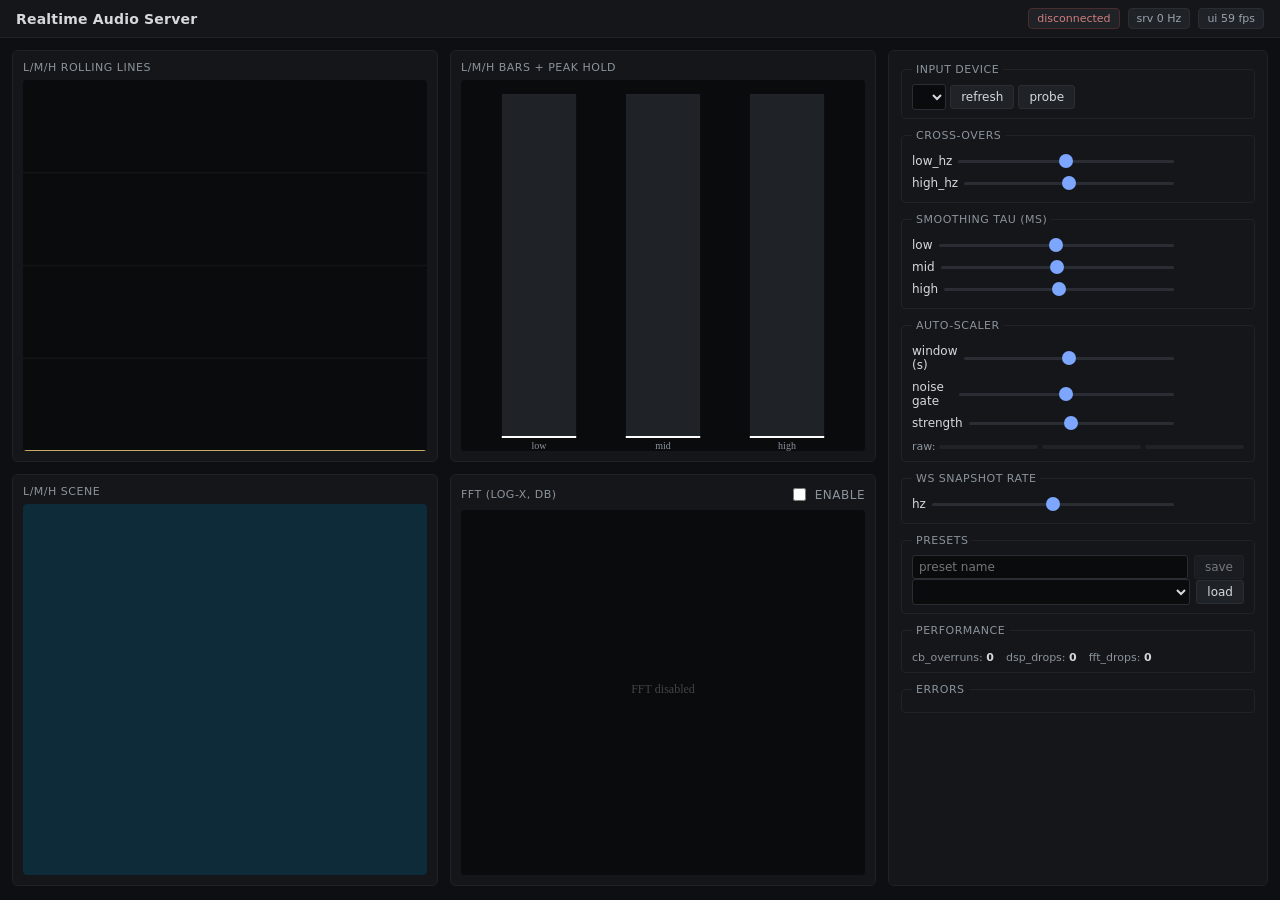
==== new/ui/index.html @ 8f11a87b "new v1" ====
<!doctype html>
<html lang="en">
  <head>
    <meta charset="utf-8" />
    <meta name="viewport" content="width=device-width,initial-scale=1" />
    <title>Realtime Audio Server — UI</title>
    <link rel="stylesheet" href="style.css" />
  </head>
  <body>
    <header class="topbar">
      <h1>Realtime Audio Server</h1>
      <div class="badges">
        <span class="badge" id="ws-status">disconnected</span>
        <span class="badge" id="server-fps">srv 0 Hz</span>
        <span class="badge" id="ui-fps">ui 0 fps</span>
      </div>
    </header>

    <main class="grid">
      <section class="viz-grid">
        <div class="viz-card">
          <div class="viz-title">L/M/H rolling lines</div>
          <canvas id="viz-lines" width="640" height="200"></canvas>
        </div>
        <div class="viz-card">
          <div class="viz-title">L/M/H bars + peak hold</div>
          <canvas id="viz-bars" width="320" height="200"></canvas>
        </div>
        <div class="viz-card">
          <div class="viz-title">L/M/H scene</div>
          <canvas id="viz-scene" width="640" height="200"></canvas>
        </div>
        <div class="viz-card">
          <div class="viz-title">FFT (log-x, dB) <label class="inline"><input type="checkbox" id="fft-toggle" /> enable</label></div>
          <canvas id="viz-fft" width="640" height="200"></canvas>
        </div>
      </section>

      <aside class="controls">
        <fieldset>
          <legend>Input device</legend>
          <select id="device-select"></select>
          <button id="device-refresh">refresh</button>
          <button id="device-probe">probe</button>
        </fieldset>

        <fieldset>
          <legend>Cross-overs</legend>
          <label>low_hz <input type="range" id="low-hz" min="40" max="2000" step="1" data-log="1" /> <span id="low-hz-val"></span></label>
          <label>high_hz <input type="range" id="high-hz" min="1000" max="10000" step="1" data-log="1" /> <span id="high-hz-val"></span></label>
        </fieldset>

        <fieldset>
          <legend>Smoothing tau (ms)</legend>
          <label>low <input type="range" id="tau-low"  min="5" max="2000" step="1" data-log="1" /> <span id="tau-low-val"></span></label>
          <label>mid <input type="range" id="tau-mid"  min="5" max="2000" step="1" data-log="1" /> <span id="tau-mid-val"></span></label>
          <label>high <input type="range" id="tau-high" min="5" max="2000" step="1" data-log="1" /> <span id="tau-high-val"></span></label>
        </fieldset>

        <fieldset>
          <legend>Auto-scaler</legend>
          <label>window (s) <input type="range" id="autoscale-tau" min="5" max="300" step="1" data-log="1" /> <span id="autoscale-tau-val"></span></label>
          <label>noise gate <input type="range" id="autoscale-floor" min="0" max="1000" step="1" /> <span id="autoscale-floor-val"></span></label>
          <label>strength <input type="range" id="autoscale-strength" min="0" max="100" step="1" /> <span id="autoscale-strength-val"></span></label>
          <div class="raw-strip">
            raw:
            <span class="raw-bar"><span class="raw-bar-fill" id="raw-low"></span></span>
            <span class="raw-bar"><span class="raw-bar-fill" id="raw-mid"></span></span>
            <span class="raw-bar"><span class="raw-bar-fill" id="raw-high"></span></span>
          </div>
        </fieldset>

        <fieldset>
          <legend>WS snapshot rate</legend>
          <label>hz <input type="range" id="ws-hz" min="15" max="240" step="1" data-log="1" /> <span id="ws-hz-val"></span></label>
        </fieldset>

        <fieldset>
          <legend>Presets</legend>
          <div class="row">
            <input type="text" id="preset-name" placeholder="preset name" maxlength="64" />
            <button id="preset-save">save</button>
          </div>
          <div class="row">
            <select id="preset-list"></select>
            <button id="preset-load">load</button>
          </div>
        </fieldset>

        <fieldset>
          <legend>Performance</legend>
          <div id="perf-rows"></div>
          <div class="counters">
            <span>cb_overruns: <b id="cb_overruns">0</b></span>
            <span>dsp_drops: <b id="dsp_drops">0</b></span>
            <span>fft_drops: <b id="fft_drops">0</b></span>
          </div>
        </fieldset>

        <fieldset>
          <legend>Errors</legend>
          <div id="err-log" class="err-log"></div>
        </fieldset>
      </aside>
    </main>

    <script type="module" src="src/main.js"></script>
  </body>
</html>
---- new/ui/style.css ----
* { box-sizing: border-box; }

html, body {
  margin: 0;
  padding: 0;
  background: #0e0f12;
  color: #d6d9dc;
  font-family: ui-sans-serif, system-ui, -apple-system, "Segoe UI", Roboto, sans-serif;
  font-size: 13px;
}

.topbar {
  display: flex;
  justify-content: space-between;
  align-items: center;
  padding: 8px 16px;
  border-bottom: 1px solid #1f2227;
  background: #14161a;
}

.topbar h1 {
  font-size: 14px;
  font-weight: 600;
  margin: 0;
  letter-spacing: 0.2px;
}

.badges { display: flex; gap: 8px; }

.badge {
  background: #1f2227;
  border: 1px solid #2a2e34;
  border-radius: 4px;
  padding: 3px 8px;
  font-size: 11px;
  color: #9aa3ad;
}
.badge.connected { color: #7fd17f; border-color: #2c4a2c; }
.badge.disconnected { color: #d17f7f; border-color: #4a2c2c; }

.grid {
  display: grid;
  grid-template-columns: 1fr 380px;
  gap: 12px;
  padding: 12px;
  height: calc(100vh - 40px);
}

.viz-grid {
  display: grid;
  grid-template-columns: 1fr 1fr;
  grid-template-rows: 1fr 1fr;
  gap: 12px;
  min-height: 0;
}

.viz-card {
  background: #14161a;
  border: 1px solid #1f2227;
  border-radius: 6px;
  padding: 10px;
  display: flex;
  flex-direction: column;
  min-height: 0;
}
.viz-title {
  font-size: 11px;
  color: #8b939c;
  margin-bottom: 6px;
  text-transform: uppercase;
  letter-spacing: 0.5px;
  display: flex;
  justify-content: space-between;
  align-items: center;
}
.viz-card canvas {
  width: 100%;
  flex: 1 1 auto;
  background: #0a0b0d;
  border-radius: 4px;
  display: block;
}

.controls {
  background: #14161a;
  border: 1px solid #1f2227;
  border-radius: 6px;
  padding: 12px;
  overflow-y: auto;
}

fieldset {
  border: 1px solid #1f2227;
  border-radius: 4px;
  padding: 8px 10px;
  margin: 0 0 10px 0;
}
fieldset legend {
  font-size: 11px;
  color: #8b939c;
  text-transform: uppercase;
  letter-spacing: 0.5px;
  padding: 0 4px;
}

label {
  display: flex;
  align-items: center;
  gap: 6px;
  padding: 4px 0;
  font-size: 12px;
}
label.inline { display: inline-flex; padding: 0; }
label > input[type="range"] { flex: 1 1 auto; }
label > span { font-variant-numeric: tabular-nums; min-width: 64px; text-align: right; color: #c0c5cc; }

input[type="range"] {
  -webkit-appearance: none;
  background: transparent;
  width: 100%;
  margin: 0;
}
input[type="range"]::-webkit-slider-runnable-track {
  height: 3px;
  background: #2a2e34;
  border-radius: 2px;
}
input[type="range"]::-webkit-slider-thumb {
  -webkit-appearance: none;
  width: 14px;
  height: 14px;
  background: #7da6ff;
  border-radius: 50%;
  margin-top: -6px;
  cursor: pointer;
}
input[type="range"]:disabled::-webkit-slider-thumb { background: #555; }

input[type="text"], select {
  background: #0a0b0d;
  border: 1px solid #2a2e34;
  color: #d6d9dc;
  border-radius: 3px;
  padding: 4px 6px;
  font-size: 12px;
  font-family: inherit;
}

button {
  background: #1f2227;
  border: 1px solid #2a2e34;
  color: #d6d9dc;
  border-radius: 3px;
  padding: 4px 10px;
  font-size: 12px;
  cursor: pointer;
  font-family: inherit;
}
button:hover { background: #2a2e34; }
button:disabled { opacity: 0.5; cursor: not-allowed; }

.row { display: flex; gap: 6px; align-items: center; }
.row > * { flex: 1 1 auto; }
.row > button { flex: 0 0 auto; }

.raw-strip {
  display: flex;
  gap: 4px;
  align-items: center;
  margin-top: 6px;
  font-size: 11px;
  color: #8b939c;
}
.raw-bar {
  flex: 1 1 auto;
  height: 4px;
  background: #1f2227;
  border-radius: 2px;
  overflow: hidden;
}
.raw-bar-fill {
  display: block;
  height: 100%;
  background: #6b8edb;
  width: 0%;
  transition: width 60ms linear;
}

.counters {
  display: flex;
  gap: 12px;
  margin-top: 6px;
  font-size: 11px;
  color: #8b939c;
}
.counters b { color: #d6d9dc; font-variant-numeric: tabular-nums; }

.perf-row {
  display: grid;
  grid-template-columns: 50px 1fr 90px;
  gap: 6px;
  align-items: center;
  font-size: 11px;
  margin-bottom: 3px;
}
.perf-bar {
  height: 6px;
  background: #1f2227;
  border-radius: 2px;
  overflow: hidden;
  position: relative;
}
.perf-bar-fill {
  height: 100%;
  background: #4caf50;
  transition: width 80ms linear, background 80ms linear;
}
.perf-bar-fill.amber { background: #f5a623; }
.perf-bar-fill.red { background: #e64a4a; }
.perf-num { color: #c0c5cc; font-variant-numeric: tabular-nums; text-align: right; }
.perf-row.disabled { opacity: 0.4; }

.err-log {
  font-size: 11px;
  font-family: ui-monospace, SFMono-Regular, Menlo, monospace;
  color: #d17f7f;
  max-height: 80px;
  overflow-y: auto;
  white-space: pre-wrap;
}
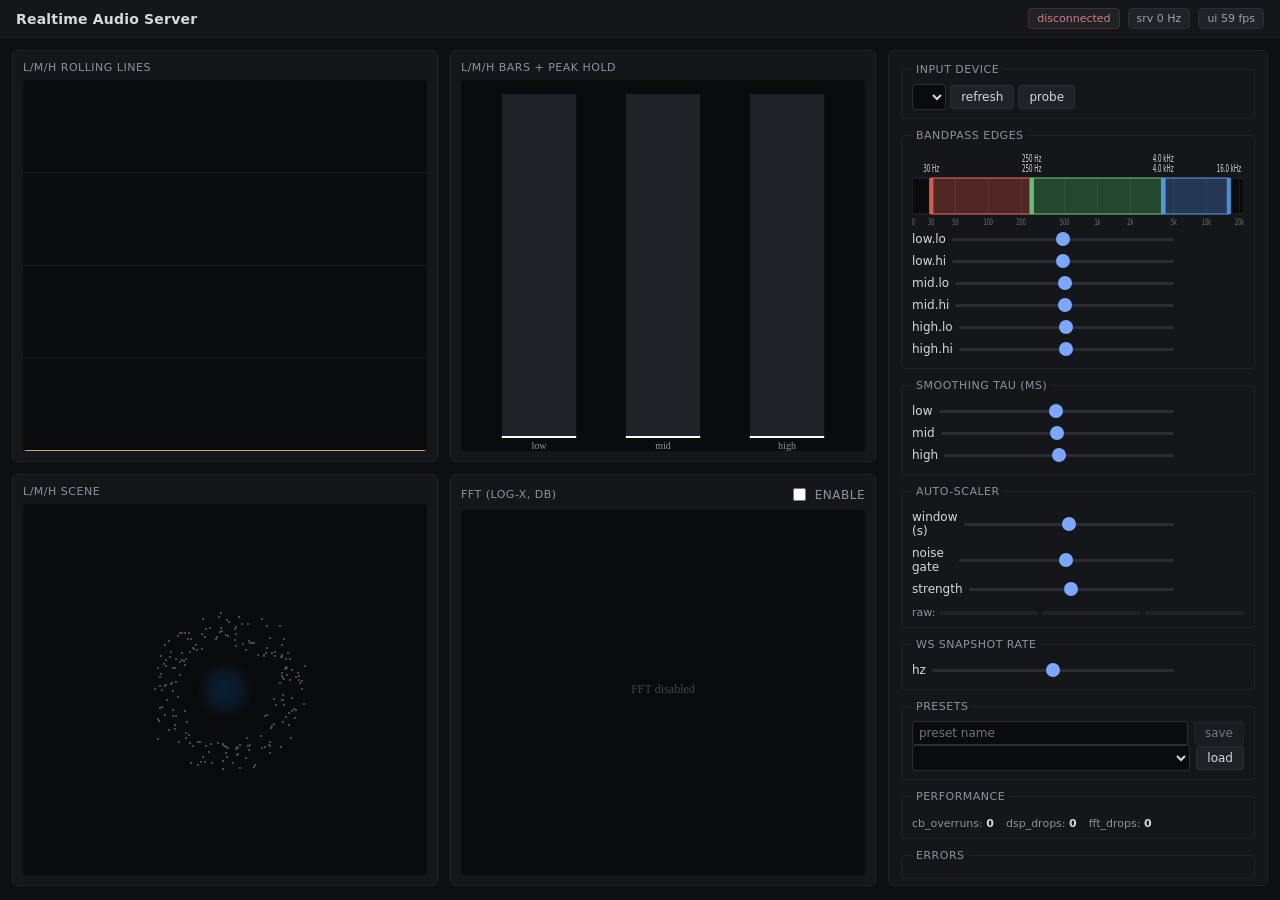
==== commit 4c0ce643: "ready for merge" ====
--- a/new/ui/index.html
+++ b/new/ui/index.html
@@ -31,7 +31,7 @@
           <canvas id="viz-scene" width="640" height="200"></canvas>
         </div>
         <div class="viz-card">
-          <div class="viz-title">FFT (log-x, dB) <label class="inline"><input type="checkbox" id="fft-toggle" /> enable</label></div>
+          <div class="viz-title">FFT (log-x, dB) <label class="inline" title="Enable / disable the FFT worker. Disabling saves CPU when you only need L/M/H."><input type="checkbox" id="fft-toggle" /> enable</label></div>
           <canvas id="viz-fft" width="640" height="200"></canvas>
         </div>
       </section>
@@ -45,24 +45,29 @@
         </fieldset>
 
         <fieldset>
-          <legend>Cross-overs</legend>
-          <label>low_hz <input type="range" id="low-hz" min="40" max="2000" step="1" data-log="1" /> <span id="low-hz-val"></span></label>
-          <label>high_hz <input type="range" id="high-hz" min="1000" max="10000" step="1" data-log="1" /> <span id="high-hz-val"></span></label>
+          <legend>Bandpass edges</legend>
+          <div id="freq-axis" title="Drag a colored region to shift it; drag its left/right handle to move just that edge. Bands may overlap."></div>
+          <label title="LOW bandpass — bottom edge. Set above the noise/rumble floor (e.g. 30 Hz) to keep DC and sub-bass rumble out of the LOW output.">low.lo <input type="range" id="low-lo"  min="20"   max="500"   step="1" data-log="1" /> <span id="low-lo-val"></span></label>
+          <label title="LOW bandpass — top edge. Boundary above which LOW energy rolls off.">low.hi <input type="range" id="low-hi"  min="50"   max="2000"  step="1" data-log="1" /> <span id="low-hi-val"></span></label>
+          <label title="MID bandpass — bottom edge.">mid.lo <input type="range" id="mid-lo"  min="100"  max="4000"  step="1" data-log="1" /> <span id="mid-lo-val"></span></label>
+          <label title="MID bandpass — top edge.">mid.hi <input type="range" id="mid-hi"  min="500"  max="8000"  step="1" data-log="1" /> <span id="mid-hi-val"></span></label>
+          <label title="HIGH bandpass — bottom edge.">high.lo <input type="range" id="high-lo" min="1000" max="12000" step="1" data-log="1" /> <span id="high-lo-val"></span></label>
+          <label title="HIGH bandpass — top edge. Cap the air/sibilance region; many consumer mics roll off above ~16 kHz.">high.hi <input type="range" id="high-hi" min="2000" max="22000" step="1" data-log="1" /> <span id="high-hi-val"></span></label>
         </fieldset>
 
         <fieldset>
           <legend>Smoothing tau (ms)</legend>
-          <label>low <input type="range" id="tau-low"  min="5" max="2000" step="1" data-log="1" /> <span id="tau-low-val"></span></label>
-          <label>mid <input type="range" id="tau-mid"  min="5" max="2000" step="1" data-log="1" /> <span id="tau-mid-val"></span></label>
-          <label>high <input type="range" id="tau-high" min="5" max="2000" step="1" data-log="1" /> <span id="tau-high-val"></span></label>
+          <label title="Time constant of the LOW band's exponential smoother. Larger = lazier / smoother response, smaller = snappier / more reactive.">low <input type="range" id="tau-low"  min="5" max="2000" step="1" data-log="1" /> <span id="tau-low-val"></span></label>
+          <label title="Time constant of the MID band's exponential smoother. Larger = lazier, smaller = snappier.">mid <input type="range" id="tau-mid"  min="5" max="2000" step="1" data-log="1" /> <span id="tau-mid-val"></span></label>
+          <label title="Time constant of the HIGH band's exponential smoother. Larger = lazier, smaller = snappier.">high <input type="range" id="tau-high" min="5" max="2000" step="1" data-log="1" /> <span id="tau-high-val"></span></label>
         </fieldset>
 
         <fieldset>
           <legend>Auto-scaler</legend>
-          <label>window (s) <input type="range" id="autoscale-tau" min="5" max="300" step="1" data-log="1" /> <span id="autoscale-tau-val"></span></label>
-          <label>noise gate <input type="range" id="autoscale-floor" min="0" max="1000" step="1" /> <span id="autoscale-floor-val"></span></label>
-          <label>strength <input type="range" id="autoscale-strength" min="0" max="100" step="1" /> <span id="autoscale-strength-val"></span></label>
-          <div class="raw-strip">
+          <label title="Release time of the rolling peak follower. Longer windows hold loud peaks longer, so quieter passages stay visible. Snaps to multiples of 10 s.">window (s) <input type="range" id="autoscale-tau" min="10" max="300" step="1" data-log="1" /> <span id="autoscale-tau-val"></span></label>
+          <label title="Soft noise gate: signals below this RMS are treated as silence (the auto-scaler won't try to amplify them). Shown in dBFS.">noise gate <input type="range" id="autoscale-floor" min="0" max="1000" step="1" /> <span id="autoscale-floor-val"></span></label>
+          <label title="Blend between auto-scaled (1.0) and raw (0.0) output. 100% lets the auto-scaler fully normalize per-band; 0% disables it.">strength <input type="range" id="autoscale-strength" min="0" max="100" step="1" /> <span id="autoscale-strength-val"></span></label>
+          <div class="raw-strip" title="Raw per-band RMS (pre auto-scaler). Useful to see how 'hot' the input is and to set the noise gate.">
             raw:
             <span class="raw-bar"><span class="raw-bar-fill" id="raw-low"></span></span>
             <span class="raw-bar"><span class="raw-bar-fill" id="raw-mid"></span></span>
@@ -72,7 +77,7 @@
 
         <fieldset>
           <legend>WS snapshot rate</legend>
-          <label>hz <input type="range" id="ws-hz" min="15" max="240" step="1" data-log="1" /> <span id="ws-hz-val"></span></label>
+          <label title="How often the server pushes L/M/H snapshots and FFT frames to the browser. Higher = smoother visuals, more bandwidth.">hz <input type="range" id="ws-hz" min="15" max="240" step="1" data-log="1" /> <span id="ws-hz-val"></span></label>
         </fieldset>
 
         <fieldset>
